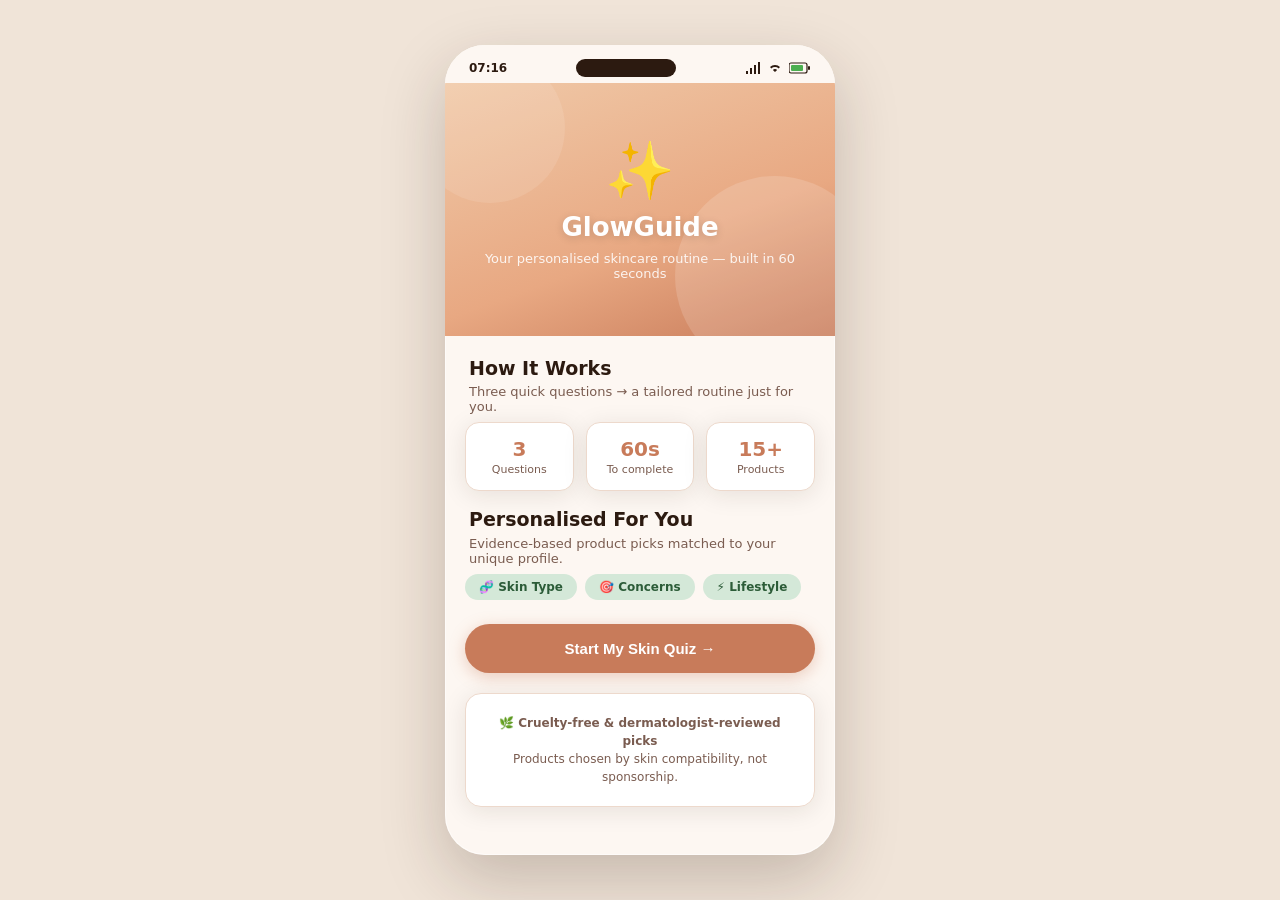
==== app/index.html @ 3425c554 "Add files via upload" ====
<!DOCTYPE html>
<html lang="en">
<head>
  <meta charset="UTF-8" />
  <meta name="viewport" content="width=device-width, initial-scale=1.0" />
  <title>GlowGuide — Personalised Skincare Recommender</title>
  <link rel="stylesheet" href="style.css" />
  <link rel="icon" href="data:image/svg+xml,<svg xmlns='http://www.w3.org/2000/svg' viewBox='0 0 100 100'><text y='.9em' font-size='90'>✨</text></svg>" />
</head>
<body>
  <div class="phone" id="app">
    <!-- Status Bar -->
    <div class="status-bar">
      <span id="clock">9:41</span>
      <div class="notch"></div>
      <div class="status-right">
        <svg width="16" height="12" viewBox="0 0 16 12"><path d="M1 9h2v3H1zM5 6h2v6H5zM9 3h2v9H9zM13 0h2v12h-2z" fill="currentColor"/></svg>
        <svg width="16" height="12" viewBox="0 0 16 12"><path d="M8 3a7 7 0 00-5 2l1.4 1.4A5 5 0 018 5a5 5 0 013.6 1.4L13 5a7 7 0 00-5-2zm0 4a3 3 0 00-2.1.9L8 10l2.1-2.1A3 3 0 008 7z" fill="currentColor"/></svg>
        <svg width="22" height="12" viewBox="0 0 22 12"><rect x="0" y="1" width="18" height="10" rx="2" stroke="currentColor" fill="none" stroke-width="1.2"/><rect x="19" y="4" width="2" height="4" rx="1" fill="currentColor"/><rect x="2" y="3" width="12" height="6" rx="1" fill="#4CAF50"/></svg>
      </div>
    </div>

    <!-- All screens rendered here by JS -->
    <div class="screen" id="screen"></div>
  </div>

  <script src="data.js"></script>
  <script src="app.js"></script>
</body>
</html>
---- app/style.css ----
/* ══════════════════════════════════════════════════════════════
   GlowGuide — Working App Styles
   ══════════════════════════════════════════════════════════════ */

*, *::before, *::after { box-sizing: border-box; margin: 0; padding: 0; }

:root {
  --bg:         #FDF7F2;
  --surface:    #FFFFFF;
  --primary:    #C87B5A;
  --primary-dk: #A85F40;
  --accent:     #E8C9B8;
  --accent2:    #D4E8D8;
  --text:       #2C1A10;
  --muted:      #7A5C50;
  --border:     #EDD9CC;
  --radius:     16px;
  --shadow:     0 4px 24px rgba(44,26,16,0.10);
}

body {
  font-family: 'Segoe UI', system-ui, -apple-system, sans-serif;
  background: #F0E4D8;
  min-height: 100vh;
  display: flex;
  align-items: center;
  justify-content: center;
  padding: 24px 16px;
}

/* ── Phone Shell ──────────────────────────────────────────────── */
.phone {
  width: 390px;
  min-height: 780px;
  max-height: 90vh;
  background: var(--bg);
  border-radius: 40px;
  box-shadow: 0 24px 64px rgba(44,26,16,0.22), inset 0 0 0 1px rgba(255,255,255,0.6);
  overflow: hidden;
  display: flex;
  flex-direction: column;
  position: relative;
}

/* ── Status Bar ───────────────────────────────────────────────── */
.status-bar {
  display: flex;
  justify-content: space-between;
  align-items: center;
  padding: 14px 24px 6px;
  font-size: 12px;
  font-weight: 600;
  color: var(--text);
  background: var(--bg);
  flex-shrink: 0;
}
.status-bar .notch {
  width: 100px; height: 18px;
  background: var(--text); border-radius: 20px;
}
.status-right { display: flex; gap: 6px; align-items: center; }

/* ── Screen Container ─────────────────────────────────────────── */
.screen {
  flex: 1;
  display: flex;
  flex-direction: column;
  overflow-y: auto;
  padding: 0 0 32px;
  scroll-behavior: smooth;
}

/* ── Transitions ──────────────────────────────────────────────── */
.screen.fade-out { opacity: 0; transition: opacity 0.18s ease; }
.screen.fade-in  { opacity: 1; transition: opacity 0.18s ease; }

/* ── Top Nav / Back ───────────────────────────────────────────── */
.top-nav {
  display: flex; align-items: center;
  padding: 12px 24px; gap: 12px;
  background: var(--bg);
  position: sticky; top: 0; z-index: 5;
}
.back-btn {
  width: 36px; height: 36px;
  border-radius: 50%;
  background: var(--surface);
  display: flex; align-items: center; justify-content: center;
  color: var(--text); font-size: 16px;
  box-shadow: 0 2px 8px rgba(44,26,16,0.08);
  border: 1px solid var(--border);
  cursor: pointer;
  transition: background 0.2s;
}
.back-btn:hover { background: var(--accent); }
.nav-title { font-size: 15px; font-weight: 600; color: var(--text); }

/* ── Hero Section (Home) ──────────────────────────────────────── */
.hero {
  position: relative;
  height: 280px;
  background: linear-gradient(160deg, #F0C9A8 0%, #E8A882 60%, #C87B5A 100%);
  display: flex; flex-direction: column;
  align-items: center; justify-content: center;
  gap: 8px; overflow: hidden;
}
.hero::before {
  content: ''; position: absolute;
  bottom: -40px; right: -40px;
  width: 200px; height: 200px;
  border-radius: 50%;
  background: rgba(255,255,255,0.15);
}
.hero::after {
  content: ''; position: absolute;
  top: -30px; left: -30px;
  width: 150px; height: 150px;
  border-radius: 50%;
  background: rgba(255,255,255,0.10);
}
.hero-icon { font-size: 56px; z-index: 1; }
.hero h1 {
  font-size: 26px; font-weight: 700;
  color: #fff; text-shadow: 0 2px 8px rgba(0,0,0,0.15);
  z-index: 1; text-align: center; line-height: 1.2;
  padding: 0 24px;
}
.hero p {
  font-size: 13px; color: rgba(255,255,255,0.88);
  z-index: 1; text-align: center; padding: 0 32px;
}

/* ── Section Header ───────────────────────────────────────────── */
.section-hd { padding: 20px 24px 8px; }
.section-hd h2 { font-size: 19px; font-weight: 700; color: var(--text); line-height: 1.3; }
.section-hd p  { font-size: 13px; color: var(--muted); margin-top: 4px; }

/* ── Chip Row (Home) ──────────────────────────────────────────── */
.chip-row { display: flex; gap: 8px; flex-wrap: wrap; padding: 0 20px 4px; }
.chip {
  background: var(--accent2); color: #2C5C38;
  border-radius: 50px; padding: 6px 14px;
  font-size: 12px; font-weight: 600;
}

/* ── Stats Row (Home) ─────────────────────────────────────────── */
.stats-row { display: flex; gap: 12px; padding: 0 20px; }
.stat-box {
  flex: 1; background: var(--surface);
  border-radius: 14px; padding: 14px 12px;
  text-align: center;
  border: 1px solid var(--border);
  box-shadow: var(--shadow);
}
.stat-box .num { font-size: 20px; font-weight: 800; color: var(--primary); }
.stat-box .lbl { font-size: 11px; color: var(--muted); margin-top: 2px; }

/* ── Cards ────────────────────────────────────────────────────── */
.card {
  background: var(--surface);
  border-radius: var(--radius);
  padding: 20px;
  margin: 0 20px 16px;
  box-shadow: var(--shadow);
  border: 1px solid var(--border);
}

/* ── Buttons ──────────────────────────────────────────────────── */
.btn {
  display: block; width: 100%;
  padding: 16px;
  border-radius: 50px;
  font-size: 15px; font-weight: 600;
  text-align: center;
  cursor: pointer; border: none;
  transition: all 0.15s ease;
  text-decoration: none;
}
.btn-primary {
  background: var(--primary); color: #fff;
  box-shadow: 0 4px 16px rgba(200,123,90,0.35);
}
.btn-primary:hover {
  background: var(--primary-dk);
  box-shadow: 0 6px 20px rgba(200,123,90,0.45);
  transform: translateY(-1px);
}
.btn-outline {
  background: transparent; color: var(--primary);
  border: 2px solid var(--accent);
}
.btn-outline:hover { background: var(--accent); }
.btn-cta-wrap { padding: 0 20px; margin-top: 8px; }

/* ── Quiz Progress ────────────────────────────────────────────── */
.progress-wrap { padding: 4px 24px 0; }
.progress-label {
  display: flex; justify-content: space-between;
  font-size: 12px; color: var(--muted); margin-bottom: 6px;
}
.progress-bar {
  height: 6px; border-radius: 10px;
  background: var(--border); overflow: hidden;
}
.progress-fill {
  height: 100%; border-radius: 10px;
  background: linear-gradient(90deg, var(--primary), #E8A882);
  transition: width 0.4s ease;
}

/* ── Option List (Quiz) ───────────────────────────────────────── */
.option-list { display: flex; flex-direction: column; gap: 10px; padding: 0 20px; }
.option {
  background: var(--surface);
  border: 2px solid var(--border);
  border-radius: var(--radius);
  padding: 14px 16px;
  display: flex; align-items: center; gap: 14px;
  cursor: pointer;
  transition: all 0.15s ease;
  color: var(--text);
}
.option:hover, .option.selected {
  border-color: var(--primary);
  background: #FEF3EC;
  box-shadow: 0 2px 12px rgba(200,123,90,0.12);
}
.option-icon {
  width: 42px; height: 42px;
  border-radius: 12px;
  background: var(--accent);
  display: flex; align-items: center; justify-content: center;
  font-size: 20px; flex-shrink: 0;
}
.option-text h3 { font-size: 14px; font-weight: 600; color: var(--text); }
.option-text p  { font-size: 12px; color: var(--muted); margin-top: 2px; }
.option-check {
  margin-left: auto;
  width: 22px; height: 22px;
  border-radius: 50%;
  border: 2px solid var(--border);
  flex-shrink: 0;
  transition: all 0.2s;
}
.option.selected .option-check {
  border-color: var(--primary);
  background: var(--primary);
  box-shadow: inset 0 0 0 3px #fff;
}

/* ── Result Summary Banner ────────────────────────────────────── */
.result-banner {
  background: linear-gradient(160deg, #F0C9A8 0%, #C87B5A 100%);
  padding: 24px 24px 20px;
  color: #fff;
}
.result-banner h2 {
  font-size: 20px; font-weight: 700;
  margin-bottom: 4px;
}
.result-banner p { font-size: 13px; opacity: 0.88; }
.result-profile {
  display: flex; gap: 10px; flex-wrap: wrap;
  margin-top: 12px;
}
.profile-chip {
  background: rgba(255,255,255,0.22);
  border-radius: 50px;
  padding: 4px 12px;
  font-size: 11px; font-weight: 600;
  color: #fff;
}

/* ── Step Label ───────────────────────────────────────────────── */
.step-label {
  font-size: 11px; font-weight: 700;
  text-transform: uppercase; letter-spacing: 0.06em;
  color: var(--muted); padding: 18px 24px 4px;
}

/* ── Product Cards ────────────────────────────────────────────── */
.product-card {
  background: var(--surface);
  border-radius: var(--radius);
  padding: 16px; margin: 0 20px 14px;
  box-shadow: var(--shadow);
  border: 1px solid var(--border);
  display: flex; gap: 14px; align-items: flex-start;
  cursor: pointer;
  transition: transform 0.15s;
}
.product-card:hover { transform: translateX(3px); }
.product-card:hover .product-img { transform: scale(1.05); }
.product-img {
  width: 70px; height: 70px;
  border-radius: 12px;
  display: flex; align-items: center; justify-content: center;
  font-size: 32px; flex-shrink: 0;
  transition: transform 0.2s;
}
.product-img.pink   { background: #FDEAEA; }
.product-img.green  { background: #E2F0E4; }
.product-img.blue   { background: #E4EEF8; }
.product-img.yellow { background: #FEF7E2; }

.product-info { flex: 1; min-width: 0; }
.product-tag {
  display: inline-block;
  background: var(--accent2); color: #2C5C38;
  border-radius: 50px; padding: 2px 10px;
  font-size: 10px; font-weight: 600;
  margin-bottom: 4px;
}
.product-info h3 { font-size: 14px; font-weight: 700; color: var(--text); }
.product-info .brand { font-size: 12px; color: var(--muted); margin-top: 1px; }
.product-info .desc  { font-size: 11px; color: var(--muted); margin-top: 4px; line-height: 1.4; }
.product-arrow {
  font-size: 18px; color: var(--muted); align-self: center; flex-shrink: 0;
}

/* ── Product Detail Page ──────────────────────────────────────── */
.product-hero {
  height: 220px;
  display: flex; align-items: center; justify-content: center;
  font-size: 100px;
}
.product-hero.pink   { background: linear-gradient(135deg, #FDE8D8, #F5C4A0); }
.product-hero.green  { background: linear-gradient(135deg, #DFF0E3, #B3D9B9); }
.product-hero.blue   { background: linear-gradient(135deg, #DEE8F5, #B0C8E8); }
.product-hero.yellow { background: linear-gradient(135deg, #FEF5DF, #F5DCA0); }

.badge-row { display: flex; gap: 8px; flex-wrap: wrap; padding: 0 20px 4px; }
.badge { padding: 4px 12px; border-radius: 50px; font-size: 11px; font-weight: 600; }
.badge-green  { background: var(--accent2); color: #2C5C38; }
.badge-orange { background: #FEF0E6; color: #A85F40; }

.ingredient-tags { display: flex; gap: 8px; flex-wrap: wrap; padding: 0 20px 4px; }
.ing-tag {
  background: #FDF0E8; border: 1px solid var(--border);
  border-radius: 8px; padding: 6px 12px;
  font-size: 12px; color: var(--text);
}

/* ── Label / Body text ────────────────────────────────────────── */
.label {
  font-size: 11px; font-weight: 700;
  text-transform: uppercase; letter-spacing: 0.06em;
  color: var(--muted); padding: 12px 24px 4px;
}
.body-text {
  font-size: 13px; color: var(--muted);
  line-height: 1.6; padding: 0 24px;
}

/* ── Rating ───────────────────────────────────────────────────── */
.rating { display: flex; align-items: center; gap: 6px; padding: 0 24px; }
.stars { color: #F5A623; font-size: 14px; }
.rating-num { font-size: 13px; font-weight: 700; color: var(--text); }
.rating-count { font-size: 12px; color: var(--muted); }

/* ── Divider ──────────────────────────────────────────────────── */
.divider { height: 1px; background: var(--border); margin: 8px 20px; }

/* ── Routine Schedule Table (Full routine) ────────────────────── */
.schedule-table {
  margin: 0 20px 16px;
  border-radius: var(--radius);
  overflow: hidden;
  border: 1px solid var(--border);
}
.schedule-table table {
  width: 100%;
  border-collapse: collapse;
  font-size: 12px;
}
.schedule-table th {
  background: var(--primary);
  color: #fff;
  padding: 8px 12px;
  text-align: left;
  font-weight: 600;
}
.schedule-table td {
  padding: 8px 12px;
  border-top: 1px solid var(--border);
  color: var(--text);
}
.schedule-table tr:nth-child(even) td { background: #FDF7F2; }

/* ── AM/PM Toggle ─────────────────────────────────────────────── */
.timing-tabs {
  display: flex; gap: 0; margin: 0 20px 12px;
  border-radius: 50px; overflow: hidden;
  border: 2px solid var(--primary);
}
.timing-tab {
  flex: 1; padding: 10px;
  text-align: center;
  font-size: 13px; font-weight: 600;
  cursor: pointer;
  transition: all 0.2s;
  color: var(--primary);
  background: transparent;
  border: none;
}
.timing-tab.active {
  background: var(--primary);
  color: #fff;
}

/* ── Scrollbar ────────────────────────────────────────────────── */
.screen::-webkit-scrollbar { width: 4px; }
.screen::-webkit-scrollbar-track { background: transparent; }
.screen::-webkit-scrollbar-thumb { background: var(--border); border-radius: 4px; }

/* ── Responsive ───────────────────────────────────────────────── */
@media (max-width: 420px) {
  .phone { width: 100%; min-height: 100vh; border-radius: 0; }
}
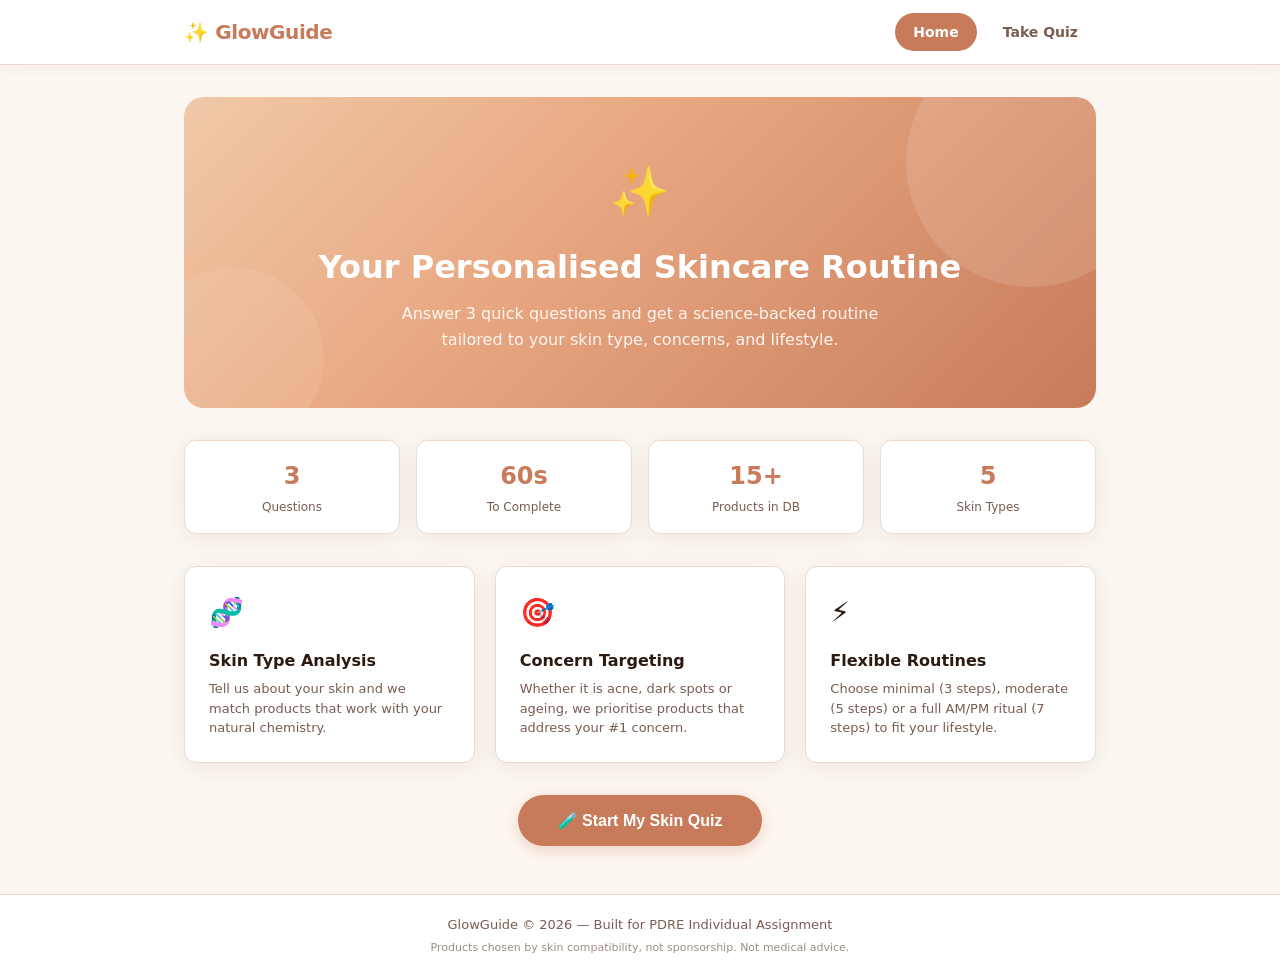
==== commit 3b962a42: "Add files via upload" ====
--- a/app/index.html
+++ b/app/index.html
@@ -3,26 +3,33 @@
 <head>
   <meta charset="UTF-8" />
   <meta name="viewport" content="width=device-width, initial-scale=1.0" />
-  <title>GlowGuide — Personalised Skincare Recommender</title>
+  <title>GlowGuide &mdash; Personalised Skincare Recommender</title>
   <link rel="stylesheet" href="style.css" />
-  <link rel="icon" href="data:image/svg+xml,<svg xmlns='http://www.w3.org/2000/svg' viewBox='0 0 100 100'><text y='.9em' font-size='90'>✨</text></svg>" />
+  <link rel="icon" href="data:image/svg+xml,<svg xmlns='http://www.w3.org/2000/svg' viewBox='0 0 100 100'><text y='.9em' font-size='90'>&#x2728;</text></svg>" />
 </head>
 <body>
-  <div class="phone" id="app">
-    <!-- Status Bar -->
-    <div class="status-bar">
-      <span id="clock">9:41</span>
-      <div class="notch"></div>
-      <div class="status-right">
-        <svg width="16" height="12" viewBox="0 0 16 12"><path d="M1 9h2v3H1zM5 6h2v6H5zM9 3h2v9H9zM13 0h2v12h-2z" fill="currentColor"/></svg>
-        <svg width="16" height="12" viewBox="0 0 16 12"><path d="M8 3a7 7 0 00-5 2l1.4 1.4A5 5 0 018 5a5 5 0 013.6 1.4L13 5a7 7 0 00-5-2zm0 4a3 3 0 00-2.1.9L8 10l2.1-2.1A3 3 0 008 7z" fill="currentColor"/></svg>
-        <svg width="22" height="12" viewBox="0 0 22 12"><rect x="0" y="1" width="18" height="10" rx="2" stroke="currentColor" fill="none" stroke-width="1.2"/><rect x="19" y="4" width="2" height="4" rx="1" fill="currentColor"/><rect x="2" y="3" width="12" height="6" rx="1" fill="#4CAF50"/></svg>
-      </div>
+
+  <!-- ── Persistent Header / Navbar ── -->
+  <header class="navbar">
+    <div class="nav-inner">
+      <a href="#" class="logo" id="logoLink">&#x2728; GlowGuide</a>
+      <nav class="nav-links" id="navLinks">
+        <a href="#" class="nav-link active" data-screen="home">Home</a>
+        <a href="#" class="nav-link" data-screen="quiz">Take Quiz</a>
+      </nav>
     </div>
+  </header>
 
-    <!-- All screens rendered here by JS -->
-    <div class="screen" id="screen"></div>
-  </div>
+  <!-- ── Main Content Area ── -->
+  <main class="container" id="screen">
+    <!-- Screens rendered here by JS -->
+  </main>
+
+  <!-- ── Footer ── -->
+  <footer class="site-footer">
+    <p>GlowGuide &copy; 2026 &mdash; Built for PDRE Individual Assignment</p>
+    <p class="footer-sub">Products chosen by skin compatibility, not sponsorship. Not medical advice.</p>
+  </footer>
 
   <script src="data.js"></script>
   <script src="app.js"></script>
--- a/app/style.css
+++ b/app/style.css
@@ -1,6 +1,7 @@
-/* ══════════════════════════════════════════════════════════════
-   GlowGuide — Working App Styles
-   ══════════════════════════════════════════════════════════════ */
+/* ================================================================
+   GlowGuide — Web Application Styles
+   A proper responsive web app (not a phone simulator)
+   ================================================================ */
 
 *, *::before, *::after { box-sizing: border-box; margin: 0; padding: 0; }
 
@@ -9,180 +10,208 @@
   --surface:    #FFFFFF;
   --primary:    #C87B5A;
   --primary-dk: #A85F40;
+  --primary-lt: #F5E0D4;
   --accent:     #E8C9B8;
   --accent2:    #D4E8D8;
   --text:       #2C1A10;
   --muted:      #7A5C50;
   --border:     #EDD9CC;
-  --radius:     16px;
-  --shadow:     0 4px 24px rgba(44,26,16,0.10);
+  --radius:     12px;
+  --radius-lg:  20px;
+  --shadow:     0 4px 24px rgba(44,26,16,0.08);
+  --shadow-lg:  0 12px 48px rgba(44,26,16,0.12);
+  --max-w:      960px;
 }
 
 body {
   font-family: 'Segoe UI', system-ui, -apple-system, sans-serif;
-  background: #F0E4D8;
+  background: var(--bg);
+  color: var(--text);
   min-height: 100vh;
   display: flex;
+  flex-direction: column;
+  line-height: 1.6;
+}
+
+/* ================================================================
+   NAVBAR
+   ================================================================ */
+.navbar {
+  background: var(--surface);
+  border-bottom: 1px solid var(--border);
+  position: sticky;
+  top: 0;
+  z-index: 100;
+  box-shadow: 0 2px 12px rgba(44,26,16,0.06);
+}
+.nav-inner {
+  max-width: var(--max-w);
+  margin: 0 auto;
+  padding: 0 24px;
+  height: 64px;
+  display: flex;
   align-items: center;
-  justify-content: center;
-  padding: 24px 16px;
-}
-
-/* ── Phone Shell ──────────────────────────────────────────────── */
-.phone {
-  width: 390px;
-  min-height: 780px;
-  max-height: 90vh;
-  background: var(--bg);
-  border-radius: 40px;
-  box-shadow: 0 24px 64px rgba(44,26,16,0.22), inset 0 0 0 1px rgba(255,255,255,0.6);
+  justify-content: space-between;
+}
+.logo {
+  font-size: 20px;
+  font-weight: 800;
+  color: var(--primary);
+  text-decoration: none;
+  letter-spacing: -0.02em;
+}
+.logo:hover { color: var(--primary-dk); }
+.nav-links { display: flex; gap: 8px; }
+.nav-link {
+  padding: 8px 18px;
+  border-radius: 50px;
+  font-size: 14px;
+  font-weight: 600;
+  color: var(--muted);
+  text-decoration: none;
+  transition: all 0.15s;
+}
+.nav-link:hover { background: var(--primary-lt); color: var(--primary-dk); }
+.nav-link.active {
+  background: var(--primary);
+  color: #fff;
+}
+
+/* ================================================================
+   MAIN CONTAINER
+   ================================================================ */
+.container {
+  flex: 1;
+  max-width: var(--max-w);
+  margin: 0 auto;
+  padding: 32px 24px 48px;
+  width: 100%;
+  min-height: calc(100vh - 64px - 80px);
+}
+
+/* ── Transitions ── */
+.container.fade-out { opacity: 0; transition: opacity 0.15s ease; }
+.container.fade-in  { opacity: 1; transition: opacity 0.15s ease; }
+
+/* ================================================================
+   FOOTER
+   ================================================================ */
+.site-footer {
+  background: var(--surface);
+  border-top: 1px solid var(--border);
+  text-align: center;
+  padding: 20px 24px;
+  font-size: 13px;
+  color: var(--muted);
+}
+.footer-sub { font-size: 11px; margin-top: 4px; opacity: 0.7; }
+
+/* ================================================================
+   HOME SCREEN
+   ================================================================ */
+.hero-banner {
+  background: linear-gradient(135deg, #F0C9A8 0%, #E8A882 40%, #C87B5A 100%);
+  border-radius: var(--radius-lg);
+  padding: 56px 40px;
+  text-align: center;
+  position: relative;
   overflow: hidden;
-  display: flex;
-  flex-direction: column;
-  position: relative;
-}
-
-/* ── Status Bar ───────────────────────────────────────────────── */
-.status-bar {
-  display: flex;
-  justify-content: space-between;
-  align-items: center;
-  padding: 14px 24px 6px;
-  font-size: 12px;
+  margin-bottom: 32px;
+}
+.hero-banner::before {
+  content: '';
+  position: absolute;
+  top: -60px; right: -60px;
+  width: 250px; height: 250px;
+  border-radius: 50%;
+  background: rgba(255,255,255,0.12);
+}
+.hero-banner::after {
+  content: '';
+  position: absolute;
+  bottom: -40px; left: -40px;
+  width: 180px; height: 180px;
+  border-radius: 50%;
+  background: rgba(255,255,255,0.08);
+}
+.hero-banner .hero-icon { font-size: 48px; margin-bottom: 12px; position: relative; z-index: 1; }
+.hero-banner h1 {
+  font-size: 32px; font-weight: 800;
+  color: #fff; position: relative; z-index: 1;
+  margin-bottom: 8px;
+}
+.hero-banner p {
+  font-size: 16px; color: rgba(255,255,255,0.9);
+  position: relative; z-index: 1;
+  max-width: 500px; margin: 0 auto;
+}
+
+/* ── Features Grid ── */
+.features-grid {
+  display: grid;
+  grid-template-columns: repeat(auto-fit, minmax(260px, 1fr));
+  gap: 20px;
+  margin-bottom: 32px;
+}
+.feature-card {
+  background: var(--surface);
+  border: 1px solid var(--border);
+  border-radius: var(--radius);
+  padding: 24px;
+  box-shadow: var(--shadow);
+  transition: transform 0.15s, box-shadow 0.15s;
+}
+.feature-card:hover {
+  transform: translateY(-2px);
+  box-shadow: var(--shadow-lg);
+}
+.feature-card .icon { font-size: 28px; margin-bottom: 12px; }
+.feature-card h3 { font-size: 16px; font-weight: 700; margin-bottom: 6px; color: var(--text); }
+.feature-card p { font-size: 13px; color: var(--muted); line-height: 1.5; }
+
+/* ── Stats ── */
+.stats-strip {
+  display: flex; gap: 16px;
+  margin-bottom: 32px;
+  flex-wrap: wrap;
+}
+.stat-pill {
+  flex: 1; min-width: 120px;
+  background: var(--surface);
+  border: 1px solid var(--border);
+  border-radius: var(--radius);
+  padding: 16px;
+  text-align: center;
+  box-shadow: var(--shadow);
+}
+.stat-pill .num { font-size: 24px; font-weight: 800; color: var(--primary); }
+.stat-pill .lbl { font-size: 12px; color: var(--muted); margin-top: 2px; }
+
+/* ── CTA Button ── */
+.cta-section { text-align: center; margin-top: 8px; }
+
+/* ================================================================
+   BUTTONS
+   ================================================================ */
+.btn {
+  display: inline-block;
+  padding: 14px 32px;
+  border-radius: 50px;
+  font-size: 15px;
   font-weight: 600;
-  color: var(--text);
-  background: var(--bg);
-  flex-shrink: 0;
-}
-.status-bar .notch {
-  width: 100px; height: 18px;
-  background: var(--text); border-radius: 20px;
-}
-.status-right { display: flex; gap: 6px; align-items: center; }
-
-/* ── Screen Container ─────────────────────────────────────────── */
-.screen {
-  flex: 1;
-  display: flex;
-  flex-direction: column;
-  overflow-y: auto;
-  padding: 0 0 32px;
-  scroll-behavior: smooth;
-}
-
-/* ── Transitions ──────────────────────────────────────────────── */
-.screen.fade-out { opacity: 0; transition: opacity 0.18s ease; }
-.screen.fade-in  { opacity: 1; transition: opacity 0.18s ease; }
-
-/* ── Top Nav / Back ───────────────────────────────────────────── */
-.top-nav {
-  display: flex; align-items: center;
-  padding: 12px 24px; gap: 12px;
-  background: var(--bg);
-  position: sticky; top: 0; z-index: 5;
-}
-.back-btn {
-  width: 36px; height: 36px;
-  border-radius: 50%;
-  background: var(--surface);
-  display: flex; align-items: center; justify-content: center;
-  color: var(--text); font-size: 16px;
-  box-shadow: 0 2px 8px rgba(44,26,16,0.08);
-  border: 1px solid var(--border);
+  text-align: center;
   cursor: pointer;
-  transition: background 0.2s;
-}
-.back-btn:hover { background: var(--accent); }
-.nav-title { font-size: 15px; font-weight: 600; color: var(--text); }
-
-/* ── Hero Section (Home) ──────────────────────────────────────── */
-.hero {
-  position: relative;
-  height: 280px;
-  background: linear-gradient(160deg, #F0C9A8 0%, #E8A882 60%, #C87B5A 100%);
-  display: flex; flex-direction: column;
-  align-items: center; justify-content: center;
-  gap: 8px; overflow: hidden;
-}
-.hero::before {
-  content: ''; position: absolute;
-  bottom: -40px; right: -40px;
-  width: 200px; height: 200px;
-  border-radius: 50%;
-  background: rgba(255,255,255,0.15);
-}
-.hero::after {
-  content: ''; position: absolute;
-  top: -30px; left: -30px;
-  width: 150px; height: 150px;
-  border-radius: 50%;
-  background: rgba(255,255,255,0.10);
-}
-.hero-icon { font-size: 56px; z-index: 1; }
-.hero h1 {
-  font-size: 26px; font-weight: 700;
-  color: #fff; text-shadow: 0 2px 8px rgba(0,0,0,0.15);
-  z-index: 1; text-align: center; line-height: 1.2;
-  padding: 0 24px;
-}
-.hero p {
-  font-size: 13px; color: rgba(255,255,255,0.88);
-  z-index: 1; text-align: center; padding: 0 32px;
-}
-
-/* ── Section Header ───────────────────────────────────────────── */
-.section-hd { padding: 20px 24px 8px; }
-.section-hd h2 { font-size: 19px; font-weight: 700; color: var(--text); line-height: 1.3; }
-.section-hd p  { font-size: 13px; color: var(--muted); margin-top: 4px; }
-
-/* ── Chip Row (Home) ──────────────────────────────────────────── */
-.chip-row { display: flex; gap: 8px; flex-wrap: wrap; padding: 0 20px 4px; }
-.chip {
-  background: var(--accent2); color: #2C5C38;
-  border-radius: 50px; padding: 6px 14px;
-  font-size: 12px; font-weight: 600;
-}
-
-/* ── Stats Row (Home) ─────────────────────────────────────────── */
-.stats-row { display: flex; gap: 12px; padding: 0 20px; }
-.stat-box {
-  flex: 1; background: var(--surface);
-  border-radius: 14px; padding: 14px 12px;
-  text-align: center;
-  border: 1px solid var(--border);
-  box-shadow: var(--shadow);
-}
-.stat-box .num { font-size: 20px; font-weight: 800; color: var(--primary); }
-.stat-box .lbl { font-size: 11px; color: var(--muted); margin-top: 2px; }
-
-/* ── Cards ────────────────────────────────────────────────────── */
-.card {
-  background: var(--surface);
-  border-radius: var(--radius);
-  padding: 20px;
-  margin: 0 20px 16px;
-  box-shadow: var(--shadow);
-  border: 1px solid var(--border);
-}
-
-/* ── Buttons ──────────────────────────────────────────────────── */
-.btn {
-  display: block; width: 100%;
-  padding: 16px;
-  border-radius: 50px;
-  font-size: 15px; font-weight: 600;
-  text-align: center;
-  cursor: pointer; border: none;
+  border: none;
   transition: all 0.15s ease;
   text-decoration: none;
 }
 .btn-primary {
   background: var(--primary); color: #fff;
-  box-shadow: 0 4px 16px rgba(200,123,90,0.35);
+  box-shadow: 0 4px 16px rgba(200,123,90,0.3);
 }
 .btn-primary:hover {
   background: var(--primary-dk);
-  box-shadow: 0 6px 20px rgba(200,123,90,0.45);
+  box-shadow: 0 6px 20px rgba(200,123,90,0.4);
   transform: translateY(-1px);
 }
 .btn-outline {
@@ -190,53 +219,82 @@
   border: 2px solid var(--accent);
 }
 .btn-outline:hover { background: var(--accent); }
-.btn-cta-wrap { padding: 0 20px; margin-top: 8px; }
-
-/* ── Quiz Progress ────────────────────────────────────────────── */
-.progress-wrap { padding: 4px 24px 0; }
-.progress-label {
+.btn-lg { padding: 16px 40px; font-size: 16px; }
+.btn-block { display: block; width: 100%; }
+
+/* ================================================================
+   QUIZ SCREEN
+   ================================================================ */
+.quiz-header {
+  margin-bottom: 24px;
+}
+.quiz-header h2 { font-size: 24px; font-weight: 700; margin-bottom: 6px; }
+.quiz-header p { font-size: 14px; color: var(--muted); }
+
+/* ── Progress Bar ── */
+.progress-wrap { margin-bottom: 24px; }
+.progress-meta {
   display: flex; justify-content: space-between;
-  font-size: 12px; color: var(--muted); margin-bottom: 6px;
+  font-size: 13px; color: var(--muted); margin-bottom: 8px;
 }
 .progress-bar {
-  height: 6px; border-radius: 10px;
-  background: var(--border); overflow: hidden;
+  height: 8px;
+  border-radius: 10px;
+  background: var(--border);
+  overflow: hidden;
 }
 .progress-fill {
-  height: 100%; border-radius: 10px;
+  height: 100%;
+  border-radius: 10px;
   background: linear-gradient(90deg, var(--primary), #E8A882);
   transition: width 0.4s ease;
 }
 
-/* ── Option List (Quiz) ───────────────────────────────────────── */
-.option-list { display: flex; flex-direction: column; gap: 10px; padding: 0 20px; }
+/* ── Back link ── */
+.back-link {
+  display: inline-flex; align-items: center; gap: 6px;
+  font-size: 14px; color: var(--muted);
+  text-decoration: none;
+  margin-bottom: 16px;
+  padding: 6px 12px;
+  border-radius: 8px;
+  transition: all 0.15s;
+}
+.back-link:hover { background: var(--primary-lt); color: var(--primary-dk); }
+
+/* ── Options Grid ── */
+.option-grid {
+  display: grid;
+  grid-template-columns: repeat(auto-fill, minmax(280px, 1fr));
+  gap: 14px;
+  margin-bottom: 24px;
+}
 .option {
   background: var(--surface);
   border: 2px solid var(--border);
   border-radius: var(--radius);
-  padding: 14px 16px;
-  display: flex; align-items: center; gap: 14px;
+  padding: 18px 20px;
+  display: flex; align-items: center; gap: 16px;
   cursor: pointer;
   transition: all 0.15s ease;
-  color: var(--text);
 }
 .option:hover, .option.selected {
   border-color: var(--primary);
   background: #FEF3EC;
-  box-shadow: 0 2px 12px rgba(200,123,90,0.12);
+  box-shadow: 0 2px 12px rgba(200,123,90,0.1);
 }
 .option-icon {
-  width: 42px; height: 42px;
+  width: 48px; height: 48px;
   border-radius: 12px;
   background: var(--accent);
   display: flex; align-items: center; justify-content: center;
-  font-size: 20px; flex-shrink: 0;
-}
-.option-text h3 { font-size: 14px; font-weight: 600; color: var(--text); }
-.option-text p  { font-size: 12px; color: var(--muted); margin-top: 2px; }
+  font-size: 22px; flex-shrink: 0;
+}
+.option-text { flex: 1; }
+.option-text h3 { font-size: 15px; font-weight: 600; color: var(--text); }
+.option-text p  { font-size: 13px; color: var(--muted); margin-top: 3px; }
 .option-check {
-  margin-left: auto;
-  width: 22px; height: 22px;
+  width: 24px; height: 24px;
   border-radius: 50%;
   border: 2px solid var(--border);
   flex-shrink: 0;
@@ -248,55 +306,64 @@
   box-shadow: inset 0 0 0 3px #fff;
 }
 
-/* ── Result Summary Banner ────────────────────────────────────── */
-.result-banner {
-  background: linear-gradient(160deg, #F0C9A8 0%, #C87B5A 100%);
-  padding: 24px 24px 20px;
+.quiz-actions { text-align: right; margin-top: 8px; }
+
+/* ================================================================
+   RESULTS SCREEN
+   ================================================================ */
+.results-banner {
+  background: linear-gradient(135deg, #F0C9A8 0%, #C87B5A 100%);
+  border-radius: var(--radius-lg);
+  padding: 32px;
   color: #fff;
-}
-.result-banner h2 {
-  font-size: 20px; font-weight: 700;
-  margin-bottom: 4px;
-}
-.result-banner p { font-size: 13px; opacity: 0.88; }
-.result-profile {
+  margin-bottom: 28px;
+}
+.results-banner h2 { font-size: 24px; font-weight: 700; margin-bottom: 6px; }
+.results-banner p { font-size: 14px; opacity: 0.9; }
+.profile-chips {
   display: flex; gap: 10px; flex-wrap: wrap;
-  margin-top: 12px;
+  margin-top: 14px;
 }
 .profile-chip {
-  background: rgba(255,255,255,0.22);
+  background: rgba(255,255,255,0.2);
   border-radius: 50px;
-  padding: 4px 12px;
-  font-size: 11px; font-weight: 600;
-  color: #fff;
-}
-
-/* ── Step Label ───────────────────────────────────────────────── */
-.step-label {
+  padding: 5px 14px;
+  font-size: 12px; font-weight: 600;
+}
+
+/* ── Product List ── */
+.products-section { margin-bottom: 24px; }
+.products-section h3 {
   font-size: 11px; font-weight: 700;
   text-transform: uppercase; letter-spacing: 0.06em;
-  color: var(--muted); padding: 18px 24px 4px;
-}
-
-/* ── Product Cards ────────────────────────────────────────────── */
+  color: var(--muted);
+  margin-bottom: 12px;
+  padding-left: 4px;
+}
+.product-grid {
+  display: grid;
+  grid-template-columns: repeat(auto-fill, minmax(300px, 1fr));
+  gap: 16px;
+}
 .product-card {
   background: var(--surface);
   border-radius: var(--radius);
-  padding: 16px; margin: 0 20px 14px;
+  padding: 20px;
   box-shadow: var(--shadow);
   border: 1px solid var(--border);
-  display: flex; gap: 14px; align-items: flex-start;
+  display: flex; gap: 16px; align-items: flex-start;
   cursor: pointer;
-  transition: transform 0.15s;
-}
-.product-card:hover { transform: translateX(3px); }
-.product-card:hover .product-img { transform: scale(1.05); }
+  transition: transform 0.15s, box-shadow 0.15s;
+}
+.product-card:hover {
+  transform: translateY(-2px);
+  box-shadow: var(--shadow-lg);
+}
 .product-img {
-  width: 70px; height: 70px;
+  width: 64px; height: 64px;
   border-radius: 12px;
   display: flex; align-items: center; justify-content: center;
-  font-size: 32px; flex-shrink: 0;
-  transition: transform 0.2s;
+  font-size: 28px; flex-shrink: 0;
 }
 .product-img.pink   { background: #FDEAEA; }
 .product-img.green  { background: #E2F0E4; }
@@ -311,109 +378,99 @@
   font-size: 10px; font-weight: 600;
   margin-bottom: 4px;
 }
-.product-info h3 { font-size: 14px; font-weight: 700; color: var(--text); }
-.product-info .brand { font-size: 12px; color: var(--muted); margin-top: 1px; }
-.product-info .desc  { font-size: 11px; color: var(--muted); margin-top: 4px; line-height: 1.4; }
-.product-arrow {
-  font-size: 18px; color: var(--muted); align-self: center; flex-shrink: 0;
-}
-
-/* ── Product Detail Page ──────────────────────────────────────── */
-.product-hero {
-  height: 220px;
+.product-info h4 { font-size: 14px; font-weight: 700; color: var(--text); }
+.product-info .brand { font-size: 12px; color: var(--muted); margin-top: 2px; }
+.product-info .timing { font-size: 11px; color: var(--primary); margin-top: 4px; font-weight: 600; }
+
+/* ── Schedule Table ── */
+.schedule-section { margin-bottom: 28px; }
+.schedule-section h3 { font-size: 16px; font-weight: 700; margin-bottom: 12px; }
+.schedule-table {
+  width: 100%;
+  border-collapse: collapse;
+  border-radius: var(--radius);
+  overflow: hidden;
+  border: 1px solid var(--border);
+  font-size: 13px;
+}
+.schedule-table th {
+  background: var(--primary); color: #fff;
+  padding: 10px 16px; text-align: left; font-weight: 600;
+}
+.schedule-table td {
+  padding: 10px 16px;
+  border-top: 1px solid var(--border);
+}
+.schedule-table tr:nth-child(even) td { background: #FEFAF7; }
+
+/* ── Results Actions ── */
+.results-actions {
+  display: flex; gap: 12px; flex-wrap: wrap;
+  margin-top: 24px;
+}
+
+/* ================================================================
+   PRODUCT DETAIL SCREEN
+   ================================================================ */
+.detail-grid {
+  display: grid;
+  grid-template-columns: 1fr 1.5fr;
+  gap: 32px;
+  align-items: start;
+}
+@media (max-width: 700px) {
+  .detail-grid { grid-template-columns: 1fr; }
+}
+.detail-hero {
+  border-radius: var(--radius-lg);
+  height: 280px;
   display: flex; align-items: center; justify-content: center;
-  font-size: 100px;
-}
-.product-hero.pink   { background: linear-gradient(135deg, #FDE8D8, #F5C4A0); }
-.product-hero.green  { background: linear-gradient(135deg, #DFF0E3, #B3D9B9); }
-.product-hero.blue   { background: linear-gradient(135deg, #DEE8F5, #B0C8E8); }
-.product-hero.yellow { background: linear-gradient(135deg, #FEF5DF, #F5DCA0); }
-
-.badge-row { display: flex; gap: 8px; flex-wrap: wrap; padding: 0 20px 4px; }
+  font-size: 80px;
+}
+.detail-hero.pink   { background: linear-gradient(135deg, #FDE8D8, #F5C4A0); }
+.detail-hero.green  { background: linear-gradient(135deg, #DFF0E3, #B3D9B9); }
+.detail-hero.blue   { background: linear-gradient(135deg, #DEE8F5, #B0C8E8); }
+.detail-hero.yellow { background: linear-gradient(135deg, #FEF5DF, #F5DCA0); }
+
+.detail-content h2 { font-size: 22px; font-weight: 700; margin-bottom: 4px; }
+.detail-content .subtitle { font-size: 14px; color: var(--muted); margin-bottom: 16px; }
+
+.badge-row { display: flex; gap: 8px; flex-wrap: wrap; margin-bottom: 16px; }
 .badge { padding: 4px 12px; border-radius: 50px; font-size: 11px; font-weight: 600; }
 .badge-green  { background: var(--accent2); color: #2C5C38; }
 .badge-orange { background: #FEF0E6; color: #A85F40; }
 
-.ingredient-tags { display: flex; gap: 8px; flex-wrap: wrap; padding: 0 20px 4px; }
+.detail-section { margin-bottom: 20px; }
+.detail-section .label {
+  font-size: 11px; font-weight: 700;
+  text-transform: uppercase; letter-spacing: 0.06em;
+  color: var(--muted); margin-bottom: 8px;
+}
+.detail-section .body-text {
+  font-size: 14px; color: var(--text); line-height: 1.7;
+}
+
+.rating-row { display: flex; align-items: center; gap: 8px; margin-bottom: 16px; }
+.stars { color: #F5A623; font-size: 15px; }
+.rating-num { font-size: 14px; font-weight: 700; }
+.rating-count { font-size: 12px; color: var(--muted); }
+
+.ingredient-tags { display: flex; gap: 8px; flex-wrap: wrap; }
 .ing-tag {
   background: #FDF0E8; border: 1px solid var(--border);
-  border-radius: 8px; padding: 6px 12px;
+  border-radius: 8px; padding: 6px 14px;
   font-size: 12px; color: var(--text);
 }
 
-/* ── Label / Body text ────────────────────────────────────────── */
-.label {
-  font-size: 11px; font-weight: 700;
-  text-transform: uppercase; letter-spacing: 0.06em;
-  color: var(--muted); padding: 12px 24px 4px;
-}
-.body-text {
-  font-size: 13px; color: var(--muted);
-  line-height: 1.6; padding: 0 24px;
-}
-
-/* ── Rating ───────────────────────────────────────────────────── */
-.rating { display: flex; align-items: center; gap: 6px; padding: 0 24px; }
-.stars { color: #F5A623; font-size: 14px; }
-.rating-num { font-size: 13px; font-weight: 700; color: var(--text); }
-.rating-count { font-size: 12px; color: var(--muted); }
-
-/* ── Divider ──────────────────────────────────────────────────── */
-.divider { height: 1px; background: var(--border); margin: 8px 20px; }
-
-/* ── Routine Schedule Table (Full routine) ────────────────────── */
-.schedule-table {
-  margin: 0 20px 16px;
-  border-radius: var(--radius);
-  overflow: hidden;
-  border: 1px solid var(--border);
-}
-.schedule-table table {
-  width: 100%;
-  border-collapse: collapse;
-  font-size: 12px;
-}
-.schedule-table th {
-  background: var(--primary);
-  color: #fff;
-  padding: 8px 12px;
-  text-align: left;
-  font-weight: 600;
-}
-.schedule-table td {
-  padding: 8px 12px;
-  border-top: 1px solid var(--border);
-  color: var(--text);
-}
-.schedule-table tr:nth-child(even) td { background: #FDF7F2; }
-
-/* ── AM/PM Toggle ─────────────────────────────────────────────── */
-.timing-tabs {
-  display: flex; gap: 0; margin: 0 20px 12px;
-  border-radius: 50px; overflow: hidden;
-  border: 2px solid var(--primary);
-}
-.timing-tab {
-  flex: 1; padding: 10px;
-  text-align: center;
-  font-size: 13px; font-weight: 600;
-  cursor: pointer;
-  transition: all 0.2s;
-  color: var(--primary);
-  background: transparent;
-  border: none;
-}
-.timing-tab.active {
-  background: var(--primary);
-  color: #fff;
-}
-
-/* ── Scrollbar ────────────────────────────────────────────────── */
-.screen::-webkit-scrollbar { width: 4px; }
-.screen::-webkit-scrollbar-track { background: transparent; }
-.screen::-webkit-scrollbar-thumb { background: var(--border); border-radius: 4px; }
-
-/* ── Responsive ───────────────────────────────────────────────── */
-@media (max-width: 420px) {
-  .phone { width: 100%; min-height: 100vh; border-radius: 0; }
-}
+/* ================================================================
+   RESPONSIVE
+   ================================================================ */
+@media (max-width: 600px) {
+  .hero-banner { padding: 36px 20px; }
+  .hero-banner h1 { font-size: 24px; }
+  .nav-inner { padding: 0 16px; }
+  .container { padding: 20px 16px 32px; }
+  .option-grid { grid-template-columns: 1fr; }
+  .product-grid { grid-template-columns: 1fr; }
+  .features-grid { grid-template-columns: 1fr; }
+}
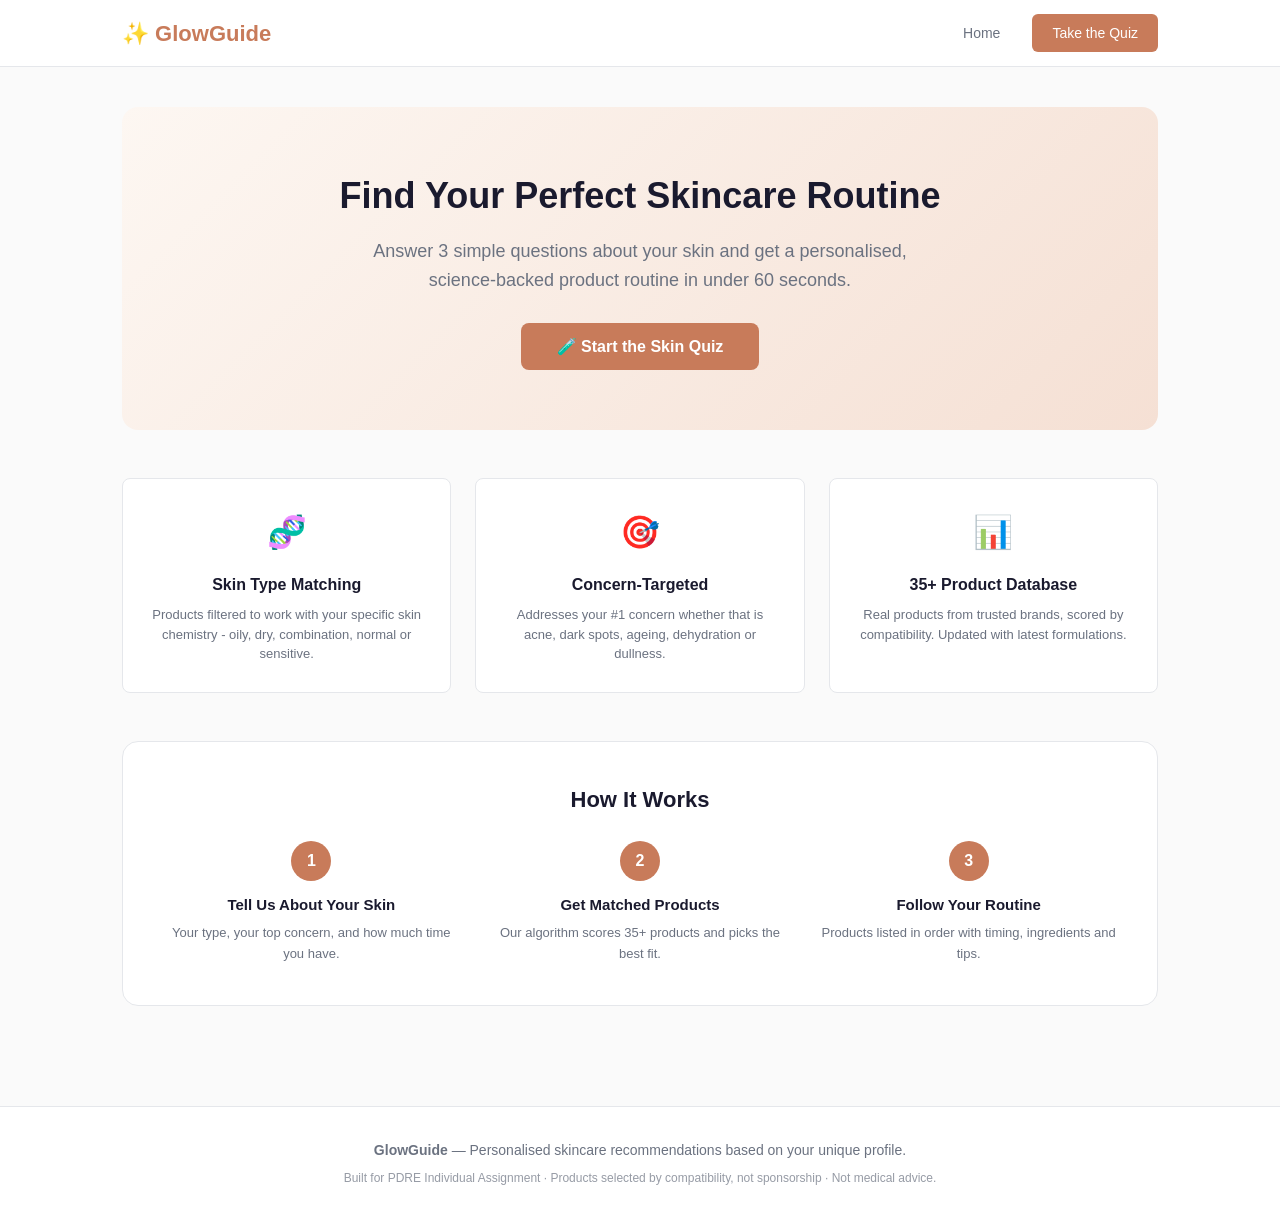
==== commit 308a399e: "FINAL CHANGES" ====
--- a/app/index.html
+++ b/app/index.html
@@ -3,32 +3,29 @@
 <head>
   <meta charset="UTF-8" />
   <meta name="viewport" content="width=device-width, initial-scale=1.0" />
-  <title>GlowGuide &mdash; Personalised Skincare Recommender</title>
+  <title>GlowGuide - Personalised Skincare Recommender</title>
   <link rel="stylesheet" href="style.css" />
   <link rel="icon" href="data:image/svg+xml,<svg xmlns='http://www.w3.org/2000/svg' viewBox='0 0 100 100'><text y='.9em' font-size='90'>&#x2728;</text></svg>" />
 </head>
 <body>
 
-  <!-- ── Persistent Header / Navbar ── -->
-  <header class="navbar">
-    <div class="nav-inner">
-      <a href="#" class="logo" id="logoLink">&#x2728; GlowGuide</a>
-      <nav class="nav-links" id="navLinks">
-        <a href="#" class="nav-link active" data-screen="home">Home</a>
-        <a href="#" class="nav-link" data-screen="quiz">Take Quiz</a>
-      </nav>
-    </div>
+  <header>
+    <nav class="main-nav">
+      <a href="#" class="brand" id="logoLink">&#x2728; GlowGuide</a>
+      <div class="nav-actions">
+        <a href="#" class="nav-btn" id="navHome">Home</a>
+        <a href="#" class="nav-btn nav-btn-fill" id="navQuiz">Take the Quiz</a>
+      </div>
+    </nav>
   </header>
 
-  <!-- ── Main Content Area ── -->
-  <main class="container" id="screen">
-    <!-- Screens rendered here by JS -->
-  </main>
+  <div id="app"></div>
 
-  <!-- ── Footer ── -->
-  <footer class="site-footer">
-    <p>GlowGuide &copy; 2026 &mdash; Built for PDRE Individual Assignment</p>
-    <p class="footer-sub">Products chosen by skin compatibility, not sponsorship. Not medical advice.</p>
+  <footer>
+    <div class="footer-inner">
+      <p><strong>GlowGuide</strong> &mdash; Personalised skincare recommendations based on your unique profile.</p>
+      <p class="small">Built for PDRE Individual Assignment &middot; Products selected by compatibility, not sponsorship &middot; Not medical advice.</p>
+    </div>
   </footer>
 
   <script src="data.js"></script>
--- a/app/style.css
+++ b/app/style.css
@@ -1,476 +1,552 @@
 /* ================================================================
-   GlowGuide — Web Application Styles
-   A proper responsive web app (not a phone simulator)
-   ================================================================ */
-
-*, *::before, *::after { box-sizing: border-box; margin: 0; padding: 0; }
+   GlowGuide - Web Application Stylesheet
+   Clean, full-width, responsive web design
+   ================================================================ */
+
+* { box-sizing: border-box; margin: 0; padding: 0; }
 
 :root {
-  --bg:         #FDF7F2;
-  --surface:    #FFFFFF;
-  --primary:    #C87B5A;
-  --primary-dk: #A85F40;
-  --primary-lt: #F5E0D4;
-  --accent:     #E8C9B8;
-  --accent2:    #D4E8D8;
-  --text:       #2C1A10;
-  --muted:      #7A5C50;
-  --border:     #EDD9CC;
-  --radius:     12px;
-  --radius-lg:  20px;
-  --shadow:     0 4px 24px rgba(44,26,16,0.08);
-  --shadow-lg:  0 12px 48px rgba(44,26,16,0.12);
-  --max-w:      960px;
-}
+  --primary: #C87B5A;
+  --primary-dark: #A85F40;
+  --primary-light: #F5E0D4;
+  --accent-green: #D4E8D8;
+  --accent-green-text: #2C5C38;
+  --bg: #FAFAFA;
+  --surface: #FFFFFF;
+  --text: #1A1A2E;
+  --text-secondary: #6B7280;
+  --border: #E5E7EB;
+  --radius: 8px;
+  --radius-lg: 16px;
+  --shadow-sm: 0 1px 3px rgba(0,0,0,0.08);
+  --shadow-md: 0 4px 12px rgba(0,0,0,0.08);
+  --shadow-lg: 0 8px 30px rgba(0,0,0,0.1);
+  --transition: 0.2s ease;
+}
+
+html { scroll-behavior: smooth; }
 
 body {
-  font-family: 'Segoe UI', system-ui, -apple-system, sans-serif;
+  font-family: -apple-system, BlinkMacSystemFont, 'Segoe UI', Roboto, 'Helvetica Neue', Arial, sans-serif;
   background: var(--bg);
   color: var(--text);
+  line-height: 1.6;
   min-height: 100vh;
   display: flex;
   flex-direction: column;
-  line-height: 1.6;
-}
-
-/* ================================================================
-   NAVBAR
-   ================================================================ */
-.navbar {
+}
+
+/* ================================================================
+   HEADER / NAV
+   ================================================================ */
+header {
   background: var(--surface);
   border-bottom: 1px solid var(--border);
   position: sticky;
   top: 0;
-  z-index: 100;
-  box-shadow: 0 2px 12px rgba(44,26,16,0.06);
-}
-.nav-inner {
-  max-width: var(--max-w);
+  z-index: 1000;
+}
+
+.main-nav {
+  max-width: 1100px;
   margin: 0 auto;
-  padding: 0 24px;
-  height: 64px;
+  padding: 14px 32px;
   display: flex;
   align-items: center;
   justify-content: space-between;
 }
-.logo {
+
+.brand {
+  font-size: 22px;
+  font-weight: 700;
+  color: var(--primary);
+  text-decoration: none;
+}
+
+.nav-actions { display: flex; gap: 12px; align-items: center; }
+
+.nav-btn {
+  padding: 8px 20px;
+  border-radius: 6px;
+  font-size: 14px;
+  font-weight: 500;
+  text-decoration: none;
+  color: var(--text-secondary);
+  transition: var(--transition);
+}
+.nav-btn:hover { background: var(--primary-light); color: var(--primary-dark); }
+.nav-btn-fill {
+  background: var(--primary);
+  color: #fff;
+}
+.nav-btn-fill:hover { background: var(--primary-dark); color: #fff; }
+
+/* ================================================================
+   MAIN CONTENT
+   ================================================================ */
+#app {
+  flex: 1;
+  max-width: 1100px;
+  width: 100%;
+  margin: 0 auto;
+  padding: 40px 32px 60px;
+}
+
+/* ================================================================
+   FOOTER
+   ================================================================ */
+footer {
+  background: var(--surface);
+  border-top: 1px solid var(--border);
+  padding: 32px;
+  text-align: center;
+}
+.footer-inner { max-width: 600px; margin: 0 auto; }
+footer p { font-size: 14px; color: var(--text-secondary); }
+footer .small { font-size: 12px; margin-top: 8px; opacity: 0.7; }
+
+/* ================================================================
+   HOME PAGE
+   ================================================================ */
+.home-hero {
+  text-align: center;
+  padding: 60px 20px;
+  background: linear-gradient(135deg, #FDF7F2 0%, #F5E0D4 100%);
+  border-radius: var(--radius-lg);
+  margin-bottom: 48px;
+}
+.home-hero h1 {
+  font-size: 36px;
+  font-weight: 800;
+  color: var(--text);
+  margin-bottom: 12px;
+}
+.home-hero p {
+  font-size: 18px;
+  color: var(--text-secondary);
+  max-width: 550px;
+  margin: 0 auto 28px;
+}
+.home-hero .cta-btn {
+  display: inline-block;
+  padding: 14px 36px;
+  background: var(--primary);
+  color: #fff;
+  font-size: 16px;
+  font-weight: 600;
+  border-radius: var(--radius);
+  text-decoration: none;
+  border: none;
+  cursor: pointer;
+  transition: var(--transition);
+}
+.home-hero .cta-btn:hover {
+  background: var(--primary-dark);
+  transform: translateY(-1px);
+  box-shadow: var(--shadow-md);
+}
+
+.home-features {
+  display: grid;
+  grid-template-columns: repeat(3, 1fr);
+  gap: 24px;
+  margin-bottom: 48px;
+}
+.feature-box {
+  background: var(--surface);
+  border: 1px solid var(--border);
+  border-radius: var(--radius);
+  padding: 28px 24px;
+  text-align: center;
+  transition: var(--transition);
+}
+.feature-box:hover { box-shadow: var(--shadow-md); transform: translateY(-2px); }
+.feature-box .icon { font-size: 32px; margin-bottom: 14px; }
+.feature-box h3 { font-size: 16px; font-weight: 600; margin-bottom: 8px; }
+.feature-box p { font-size: 13px; color: var(--text-secondary); line-height: 1.5; }
+
+.home-how {
+  background: var(--surface);
+  border: 1px solid var(--border);
+  border-radius: var(--radius-lg);
+  padding: 40px;
+  margin-bottom: 40px;
+}
+.home-how h2 { font-size: 22px; font-weight: 700; margin-bottom: 24px; text-align: center; }
+.how-steps {
+  display: grid;
+  grid-template-columns: repeat(3, 1fr);
+  gap: 32px;
+}
+.how-step { text-align: center; }
+.how-step .num {
+  display: inline-flex;
+  width: 40px; height: 40px;
+  align-items: center; justify-content: center;
+  background: var(--primary);
+  color: #fff;
+  border-radius: 50%;
+  font-weight: 700;
+  font-size: 16px;
+  margin-bottom: 12px;
+}
+.how-step h4 { font-size: 15px; margin-bottom: 6px; }
+.how-step p { font-size: 13px; color: var(--text-secondary); }
+
+/* ================================================================
+   QUIZ PAGE
+   ================================================================ */
+.quiz-page { max-width: 680px; margin: 0 auto; }
+
+.quiz-breadcrumb {
+  display: flex;
+  align-items: center;
+  gap: 8px;
+  margin-bottom: 20px;
+  font-size: 13px;
+  color: var(--text-secondary);
+}
+.quiz-breadcrumb a {
+  color: var(--primary);
+  text-decoration: none;
+}
+.quiz-breadcrumb a:hover { text-decoration: underline; }
+
+.quiz-progress { margin-bottom: 28px; }
+.quiz-progress-bar {
+  height: 6px;
+  background: var(--border);
+  border-radius: 10px;
+  overflow: hidden;
+  margin-bottom: 8px;
+}
+.quiz-progress-fill {
+  height: 100%;
+  background: var(--primary);
+  border-radius: 10px;
+  transition: width 0.4s ease;
+}
+.quiz-progress-text {
+  font-size: 13px;
+  color: var(--text-secondary);
+}
+
+.quiz-question {
+  margin-bottom: 28px;
+}
+.quiz-question h2 {
+  font-size: 24px;
+  font-weight: 700;
+  margin-bottom: 8px;
+}
+.quiz-question p {
+  font-size: 15px;
+  color: var(--text-secondary);
+}
+
+.quiz-options {
+  display: flex;
+  flex-direction: column;
+  gap: 12px;
+  margin-bottom: 28px;
+}
+
+.quiz-option {
+  display: flex;
+  align-items: center;
+  gap: 16px;
+  padding: 16px 20px;
+  background: var(--surface);
+  border: 2px solid var(--border);
+  border-radius: var(--radius);
+  cursor: pointer;
+  transition: var(--transition);
+}
+.quiz-option:hover {
+  border-color: var(--primary);
+  background: #FEF7F3;
+}
+.quiz-option.selected {
+  border-color: var(--primary);
+  background: var(--primary-light);
+}
+.quiz-option .opt-icon {
+  width: 44px; height: 44px;
+  display: flex; align-items: center; justify-content: center;
+  background: #F3F4F6;
+  border-radius: var(--radius);
   font-size: 20px;
-  font-weight: 800;
-  color: var(--primary);
-  text-decoration: none;
-  letter-spacing: -0.02em;
-}
-.logo:hover { color: var(--primary-dk); }
-.nav-links { display: flex; gap: 8px; }
-.nav-link {
-  padding: 8px 18px;
-  border-radius: 50px;
-  font-size: 14px;
-  font-weight: 600;
-  color: var(--muted);
-  text-decoration: none;
-  transition: all 0.15s;
-}
-.nav-link:hover { background: var(--primary-lt); color: var(--primary-dk); }
-.nav-link.active {
-  background: var(--primary);
-  color: #fff;
-}
-
-/* ================================================================
-   MAIN CONTAINER
-   ================================================================ */
-.container {
-  flex: 1;
-  max-width: var(--max-w);
-  margin: 0 auto;
-  padding: 32px 24px 48px;
-  width: 100%;
-  min-height: calc(100vh - 64px - 80px);
-}
-
-/* ── Transitions ── */
-.container.fade-out { opacity: 0; transition: opacity 0.15s ease; }
-.container.fade-in  { opacity: 1; transition: opacity 0.15s ease; }
-
-/* ================================================================
-   FOOTER
-   ================================================================ */
-.site-footer {
-  background: var(--surface);
-  border-top: 1px solid var(--border);
-  text-align: center;
-  padding: 20px 24px;
-  font-size: 13px;
-  color: var(--muted);
-}
-.footer-sub { font-size: 11px; margin-top: 4px; opacity: 0.7; }
-
-/* ================================================================
-   HOME SCREEN
-   ================================================================ */
-.hero-banner {
-  background: linear-gradient(135deg, #F0C9A8 0%, #E8A882 40%, #C87B5A 100%);
-  border-radius: var(--radius-lg);
-  padding: 56px 40px;
-  text-align: center;
-  position: relative;
-  overflow: hidden;
-  margin-bottom: 32px;
-}
-.hero-banner::before {
-  content: '';
-  position: absolute;
-  top: -60px; right: -60px;
-  width: 250px; height: 250px;
-  border-radius: 50%;
-  background: rgba(255,255,255,0.12);
-}
-.hero-banner::after {
-  content: '';
-  position: absolute;
-  bottom: -40px; left: -40px;
-  width: 180px; height: 180px;
-  border-radius: 50%;
-  background: rgba(255,255,255,0.08);
-}
-.hero-banner .hero-icon { font-size: 48px; margin-bottom: 12px; position: relative; z-index: 1; }
-.hero-banner h1 {
-  font-size: 32px; font-weight: 800;
-  color: #fff; position: relative; z-index: 1;
-  margin-bottom: 8px;
-}
-.hero-banner p {
-  font-size: 16px; color: rgba(255,255,255,0.9);
-  position: relative; z-index: 1;
-  max-width: 500px; margin: 0 auto;
-}
-
-/* ── Features Grid ── */
-.features-grid {
-  display: grid;
-  grid-template-columns: repeat(auto-fit, minmax(260px, 1fr));
-  gap: 20px;
-  margin-bottom: 32px;
-}
-.feature-card {
-  background: var(--surface);
-  border: 1px solid var(--border);
-  border-radius: var(--radius);
-  padding: 24px;
-  box-shadow: var(--shadow);
-  transition: transform 0.15s, box-shadow 0.15s;
-}
-.feature-card:hover {
-  transform: translateY(-2px);
-  box-shadow: var(--shadow-lg);
-}
-.feature-card .icon { font-size: 28px; margin-bottom: 12px; }
-.feature-card h3 { font-size: 16px; font-weight: 700; margin-bottom: 6px; color: var(--text); }
-.feature-card p { font-size: 13px; color: var(--muted); line-height: 1.5; }
-
-/* ── Stats ── */
-.stats-strip {
-  display: flex; gap: 16px;
-  margin-bottom: 32px;
-  flex-wrap: wrap;
-}
-.stat-pill {
-  flex: 1; min-width: 120px;
-  background: var(--surface);
-  border: 1px solid var(--border);
-  border-radius: var(--radius);
-  padding: 16px;
-  text-align: center;
-  box-shadow: var(--shadow);
-}
-.stat-pill .num { font-size: 24px; font-weight: 800; color: var(--primary); }
-.stat-pill .lbl { font-size: 12px; color: var(--muted); margin-top: 2px; }
-
-/* ── CTA Button ── */
-.cta-section { text-align: center; margin-top: 8px; }
-
-/* ================================================================
-   BUTTONS
-   ================================================================ */
-.btn {
-  display: inline-block;
-  padding: 14px 32px;
-  border-radius: 50px;
-  font-size: 15px;
-  font-weight: 600;
-  text-align: center;
-  cursor: pointer;
-  border: none;
-  transition: all 0.15s ease;
-  text-decoration: none;
-}
-.btn-primary {
-  background: var(--primary); color: #fff;
-  box-shadow: 0 4px 16px rgba(200,123,90,0.3);
-}
-.btn-primary:hover {
-  background: var(--primary-dk);
-  box-shadow: 0 6px 20px rgba(200,123,90,0.4);
-  transform: translateY(-1px);
-}
-.btn-outline {
-  background: transparent; color: var(--primary);
-  border: 2px solid var(--accent);
-}
-.btn-outline:hover { background: var(--accent); }
-.btn-lg { padding: 16px 40px; font-size: 16px; }
-.btn-block { display: block; width: 100%; }
-
-/* ================================================================
-   QUIZ SCREEN
-   ================================================================ */
-.quiz-header {
-  margin-bottom: 24px;
-}
-.quiz-header h2 { font-size: 24px; font-weight: 700; margin-bottom: 6px; }
-.quiz-header p { font-size: 14px; color: var(--muted); }
-
-/* ── Progress Bar ── */
-.progress-wrap { margin-bottom: 24px; }
-.progress-meta {
-  display: flex; justify-content: space-between;
-  font-size: 13px; color: var(--muted); margin-bottom: 8px;
-}
-.progress-bar {
-  height: 8px;
-  border-radius: 10px;
-  background: var(--border);
-  overflow: hidden;
-}
-.progress-fill {
-  height: 100%;
-  border-radius: 10px;
-  background: linear-gradient(90deg, var(--primary), #E8A882);
-  transition: width 0.4s ease;
-}
-
-/* ── Back link ── */
-.back-link {
-  display: inline-flex; align-items: center; gap: 6px;
-  font-size: 14px; color: var(--muted);
-  text-decoration: none;
-  margin-bottom: 16px;
-  padding: 6px 12px;
-  border-radius: 8px;
-  transition: all 0.15s;
-}
-.back-link:hover { background: var(--primary-lt); color: var(--primary-dk); }
-
-/* ── Options Grid ── */
-.option-grid {
-  display: grid;
-  grid-template-columns: repeat(auto-fill, minmax(280px, 1fr));
-  gap: 14px;
-  margin-bottom: 24px;
-}
-.option {
-  background: var(--surface);
-  border: 2px solid var(--border);
-  border-radius: var(--radius);
-  padding: 18px 20px;
-  display: flex; align-items: center; gap: 16px;
-  cursor: pointer;
-  transition: all 0.15s ease;
-}
-.option:hover, .option.selected {
-  border-color: var(--primary);
-  background: #FEF3EC;
-  box-shadow: 0 2px 12px rgba(200,123,90,0.1);
-}
-.option-icon {
-  width: 48px; height: 48px;
-  border-radius: 12px;
-  background: var(--accent);
-  display: flex; align-items: center; justify-content: center;
-  font-size: 22px; flex-shrink: 0;
-}
-.option-text { flex: 1; }
-.option-text h3 { font-size: 15px; font-weight: 600; color: var(--text); }
-.option-text p  { font-size: 13px; color: var(--muted); margin-top: 3px; }
-.option-check {
-  width: 24px; height: 24px;
+  flex-shrink: 0;
+}
+.quiz-option.selected .opt-icon { background: var(--primary); filter: brightness(1.3); }
+.quiz-option .opt-text { flex: 1; }
+.quiz-option .opt-text h4 { font-size: 15px; font-weight: 600; }
+.quiz-option .opt-text p { font-size: 13px; color: var(--text-secondary); margin-top: 2px; }
+.quiz-option .opt-radio {
+  width: 20px; height: 20px;
   border-radius: 50%;
   border: 2px solid var(--border);
   flex-shrink: 0;
-  transition: all 0.2s;
-}
-.option.selected .option-check {
+  transition: var(--transition);
+}
+.quiz-option.selected .opt-radio {
   border-color: var(--primary);
   background: var(--primary);
   box-shadow: inset 0 0 0 3px #fff;
 }
 
-.quiz-actions { text-align: right; margin-top: 8px; }
-
-/* ================================================================
-   RESULTS SCREEN
-   ================================================================ */
-.results-banner {
-  background: linear-gradient(135deg, #F0C9A8 0%, #C87B5A 100%);
+.quiz-footer {
+  display: flex;
+  justify-content: space-between;
+  align-items: center;
+}
+.quiz-back {
+  padding: 10px 20px;
+  border: 1px solid var(--border);
+  border-radius: var(--radius);
+  background: var(--surface);
+  color: var(--text-secondary);
+  font-size: 14px;
+  font-weight: 500;
+  cursor: pointer;
+  text-decoration: none;
+  transition: var(--transition);
+}
+.quiz-back:hover { border-color: var(--primary); color: var(--primary); }
+.quiz-next {
+  padding: 10px 28px;
+  background: var(--primary);
+  color: #fff;
+  border: none;
+  border-radius: var(--radius);
+  font-size: 14px;
+  font-weight: 600;
+  cursor: pointer;
+  transition: var(--transition);
+}
+.quiz-next:hover { background: var(--primary-dark); }
+.quiz-next:disabled { opacity: 0.4; cursor: not-allowed; }
+
+/* ================================================================
+   RESULTS PAGE
+   ================================================================ */
+.results-header {
+  background: linear-gradient(135deg, #FDF7F2, #F5E0D4);
   border-radius: var(--radius-lg);
-  padding: 32px;
-  color: #fff;
-  margin-bottom: 28px;
-}
-.results-banner h2 { font-size: 24px; font-weight: 700; margin-bottom: 6px; }
-.results-banner p { font-size: 14px; opacity: 0.9; }
-.profile-chips {
-  display: flex; gap: 10px; flex-wrap: wrap;
-  margin-top: 14px;
-}
-.profile-chip {
-  background: rgba(255,255,255,0.2);
+  padding: 36px 40px;
+  margin-bottom: 32px;
+}
+.results-header h1 { font-size: 26px; font-weight: 700; margin-bottom: 8px; }
+.results-header p { font-size: 15px; color: var(--text-secondary); margin-bottom: 16px; }
+.results-tags { display: flex; gap: 10px; flex-wrap: wrap; }
+.results-tag {
+  padding: 5px 14px;
+  background: var(--surface);
+  border: 1px solid var(--border);
   border-radius: 50px;
-  padding: 5px 14px;
-  font-size: 12px; font-weight: 600;
-}
-
-/* ── Product List ── */
-.products-section { margin-bottom: 24px; }
-.products-section h3 {
-  font-size: 11px; font-weight: 700;
-  text-transform: uppercase; letter-spacing: 0.06em;
-  color: var(--muted);
-  margin-bottom: 12px;
-  padding-left: 4px;
-}
-.product-grid {
-  display: grid;
-  grid-template-columns: repeat(auto-fill, minmax(300px, 1fr));
-  gap: 16px;
-}
-.product-card {
-  background: var(--surface);
-  border-radius: var(--radius);
-  padding: 20px;
-  box-shadow: var(--shadow);
-  border: 1px solid var(--border);
-  display: flex; gap: 16px; align-items: flex-start;
-  cursor: pointer;
-  transition: transform 0.15s, box-shadow 0.15s;
-}
-.product-card:hover {
-  transform: translateY(-2px);
-  box-shadow: var(--shadow-lg);
-}
-.product-img {
-  width: 64px; height: 64px;
-  border-radius: 12px;
-  display: flex; align-items: center; justify-content: center;
-  font-size: 28px; flex-shrink: 0;
-}
-.product-img.pink   { background: #FDEAEA; }
-.product-img.green  { background: #E2F0E4; }
-.product-img.blue   { background: #E4EEF8; }
-.product-img.yellow { background: #FEF7E2; }
-
-.product-info { flex: 1; min-width: 0; }
-.product-tag {
-  display: inline-block;
-  background: var(--accent2); color: #2C5C38;
-  border-radius: 50px; padding: 2px 10px;
-  font-size: 10px; font-weight: 600;
-  margin-bottom: 4px;
-}
-.product-info h4 { font-size: 14px; font-weight: 700; color: var(--text); }
-.product-info .brand { font-size: 12px; color: var(--muted); margin-top: 2px; }
-.product-info .timing { font-size: 11px; color: var(--primary); margin-top: 4px; font-weight: 600; }
-
-/* ── Schedule Table ── */
-.schedule-section { margin-bottom: 28px; }
-.schedule-section h3 { font-size: 16px; font-weight: 700; margin-bottom: 12px; }
-.schedule-table {
+  font-size: 12px;
+  font-weight: 600;
+  color: var(--text);
+}
+
+.results-schedule { margin-bottom: 32px; }
+.results-schedule h2 { font-size: 18px; font-weight: 700; margin-bottom: 14px; }
+.schedule-grid {
   width: 100%;
   border-collapse: collapse;
+  border: 1px solid var(--border);
   border-radius: var(--radius);
   overflow: hidden;
-  border: 1px solid var(--border);
   font-size: 13px;
 }
-.schedule-table th {
-  background: var(--primary); color: #fff;
-  padding: 10px 16px; text-align: left; font-weight: 600;
-}
-.schedule-table td {
+.schedule-grid th {
+  background: var(--primary);
+  color: #fff;
+  padding: 10px 16px;
+  text-align: left;
+  font-weight: 600;
+}
+.schedule-grid td {
   padding: 10px 16px;
   border-top: 1px solid var(--border);
 }
-.schedule-table tr:nth-child(even) td { background: #FEFAF7; }
-
-/* ── Results Actions ── */
+.schedule-grid tr:nth-child(even) td { background: #FAFAFA; }
+
+.results-products { margin-bottom: 32px; }
+.results-products h2 { font-size: 18px; font-weight: 700; margin-bottom: 16px; }
+
+.products-list {
+  display: grid;
+  grid-template-columns: repeat(auto-fill, minmax(320px, 1fr));
+  gap: 16px;
+}
+
+.prod-card {
+  background: var(--surface);
+  border: 1px solid var(--border);
+  border-radius: var(--radius);
+  padding: 20px;
+  display: flex;
+  gap: 16px;
+  cursor: pointer;
+  transition: var(--transition);
+}
+.prod-card:hover {
+  box-shadow: var(--shadow-md);
+  border-color: var(--primary);
+}
+.prod-card .prod-icon {
+  width: 56px; height: 56px;
+  border-radius: var(--radius);
+  display: flex; align-items: center; justify-content: center;
+  font-size: 24px;
+  flex-shrink: 0;
+}
+.prod-card .prod-icon.pink { background: #FDE8E8; }
+.prod-card .prod-icon.green { background: #DEF7EC; }
+.prod-card .prod-icon.blue { background: #E1EFFE; }
+.prod-card .prod-icon.yellow { background: #FEF3C7; }
+.prod-card .prod-icon.purple { background: #EDE9FE; }
+
+.prod-card .prod-body { flex: 1; min-width: 0; }
+.prod-card .prod-step {
+  display: inline-block;
+  font-size: 10px;
+  font-weight: 700;
+  text-transform: uppercase;
+  letter-spacing: 0.04em;
+  color: var(--accent-green-text);
+  background: var(--accent-green);
+  padding: 2px 8px;
+  border-radius: 4px;
+  margin-bottom: 4px;
+}
+.prod-card .prod-body h3 { font-size: 14px; font-weight: 600; }
+.prod-card .prod-body .meta { font-size: 12px; color: var(--text-secondary); margin-top: 2px; }
+.prod-card .prod-body .timing { font-size: 11px; color: var(--primary); font-weight: 600; margin-top: 4px; }
+
 .results-actions {
-  display: flex; gap: 12px; flex-wrap: wrap;
-  margin-top: 24px;
-}
-
-/* ================================================================
-   PRODUCT DETAIL SCREEN
-   ================================================================ */
-.detail-grid {
+  display: flex; gap: 12px; margin-top: 24px;
+}
+.results-actions .btn-outline {
+  padding: 10px 24px;
+  border: 1px solid var(--border);
+  border-radius: var(--radius);
+  background: var(--surface);
+  color: var(--text-secondary);
+  font-size: 14px;
+  cursor: pointer;
+  transition: var(--transition);
+  text-decoration: none;
+}
+.results-actions .btn-outline:hover { border-color: var(--primary); color: var(--primary); }
+
+/* ================================================================
+   PRODUCT DETAIL PAGE
+   ================================================================ */
+.detail-page { max-width: 800px; margin: 0 auto; }
+
+.detail-back {
+  display: inline-flex;
+  align-items: center;
+  gap: 6px;
+  color: var(--primary);
+  text-decoration: none;
+  font-size: 14px;
+  font-weight: 500;
+  margin-bottom: 24px;
+}
+.detail-back:hover { text-decoration: underline; }
+
+.detail-top {
   display: grid;
-  grid-template-columns: 1fr 1.5fr;
+  grid-template-columns: 200px 1fr;
   gap: 32px;
+  margin-bottom: 32px;
   align-items: start;
 }
-@media (max-width: 700px) {
-  .detail-grid { grid-template-columns: 1fr; }
-}
-.detail-hero {
+.detail-img {
+  width: 200px; height: 200px;
   border-radius: var(--radius-lg);
-  height: 280px;
   display: flex; align-items: center; justify-content: center;
-  font-size: 80px;
-}
-.detail-hero.pink   { background: linear-gradient(135deg, #FDE8D8, #F5C4A0); }
-.detail-hero.green  { background: linear-gradient(135deg, #DFF0E3, #B3D9B9); }
-.detail-hero.blue   { background: linear-gradient(135deg, #DEE8F5, #B0C8E8); }
-.detail-hero.yellow { background: linear-gradient(135deg, #FEF5DF, #F5DCA0); }
-
-.detail-content h2 { font-size: 22px; font-weight: 700; margin-bottom: 4px; }
-.detail-content .subtitle { font-size: 14px; color: var(--muted); margin-bottom: 16px; }
-
-.badge-row { display: flex; gap: 8px; flex-wrap: wrap; margin-bottom: 16px; }
-.badge { padding: 4px 12px; border-radius: 50px; font-size: 11px; font-weight: 600; }
-.badge-green  { background: var(--accent2); color: #2C5C38; }
+  font-size: 72px;
+}
+.detail-img.pink { background: #FDE8E8; }
+.detail-img.green { background: #DEF7EC; }
+.detail-img.blue { background: #E1EFFE; }
+.detail-img.yellow { background: #FEF3C7; }
+.detail-img.purple { background: #EDE9FE; }
+
+.detail-info h1 { font-size: 24px; font-weight: 700; margin-bottom: 4px; }
+.detail-info .sub { font-size: 14px; color: var(--text-secondary); margin-bottom: 14px; }
+.detail-info .badges { display: flex; gap: 8px; flex-wrap: wrap; margin-bottom: 14px; }
+.detail-info .badge {
+  padding: 3px 10px;
+  border-radius: 4px;
+  font-size: 11px;
+  font-weight: 600;
+}
+.badge-green { background: var(--accent-green); color: var(--accent-green-text); }
 .badge-orange { background: #FEF0E6; color: #A85F40; }
 
-.detail-section { margin-bottom: 20px; }
-.detail-section .label {
-  font-size: 11px; font-weight: 700;
-  text-transform: uppercase; letter-spacing: 0.06em;
-  color: var(--muted); margin-bottom: 8px;
-}
-.detail-section .body-text {
-  font-size: 14px; color: var(--text); line-height: 1.7;
-}
-
-.rating-row { display: flex; align-items: center; gap: 8px; margin-bottom: 16px; }
-.stars { color: #F5A623; font-size: 15px; }
-.rating-num { font-size: 14px; font-weight: 700; }
-.rating-count { font-size: 12px; color: var(--muted); }
-
-.ingredient-tags { display: flex; gap: 8px; flex-wrap: wrap; }
-.ing-tag {
-  background: #FDF0E8; border: 1px solid var(--border);
-  border-radius: 8px; padding: 6px 14px;
-  font-size: 12px; color: var(--text);
-}
+.detail-info .rating { display: flex; align-items: center; gap: 6px; margin-bottom: 14px; }
+.detail-info .stars { color: #F59E0B; font-size: 14px; }
+.detail-info .rating-val { font-weight: 700; font-size: 14px; }
+.detail-info .rating-cnt { font-size: 12px; color: var(--text-secondary); }
+
+.detail-section {
+  background: var(--surface);
+  border: 1px solid var(--border);
+  border-radius: var(--radius);
+  padding: 24px;
+  margin-bottom: 16px;
+}
+.detail-section h3 {
+  font-size: 12px;
+  font-weight: 700;
+  text-transform: uppercase;
+  letter-spacing: 0.04em;
+  color: var(--text-secondary);
+  margin-bottom: 10px;
+}
+.detail-section p { font-size: 14px; line-height: 1.7; }
+.detail-section .ing-list { display: flex; gap: 8px; flex-wrap: wrap; }
+.detail-section .ing-chip {
+  padding: 6px 12px;
+  background: #F9FAFB;
+  border: 1px solid var(--border);
+  border-radius: 6px;
+  font-size: 13px;
+}
+
+.detail-cta {
+  margin-top: 20px;
+}
+.detail-cta button {
+  padding: 12px 28px;
+  background: var(--primary);
+  color: #fff;
+  border: none;
+  border-radius: var(--radius);
+  font-size: 14px;
+  font-weight: 600;
+  cursor: pointer;
+  transition: var(--transition);
+}
+.detail-cta button:hover { background: var(--primary-dark); }
 
 /* ================================================================
    RESPONSIVE
    ================================================================ */
-@media (max-width: 600px) {
-  .hero-banner { padding: 36px 20px; }
-  .hero-banner h1 { font-size: 24px; }
-  .nav-inner { padding: 0 16px; }
-  .container { padding: 20px 16px 32px; }
-  .option-grid { grid-template-columns: 1fr; }
-  .product-grid { grid-template-columns: 1fr; }
-  .features-grid { grid-template-columns: 1fr; }
-}
+@media (max-width: 768px) {
+  .main-nav { padding: 12px 16px; }
+  #app { padding: 24px 16px 40px; }
+  .home-hero { padding: 40px 16px; }
+  .home-hero h1 { font-size: 26px; }
+  .home-features { grid-template-columns: 1fr; }
+  .how-steps { grid-template-columns: 1fr; gap: 20px; }
+  .products-list { grid-template-columns: 1fr; }
+  .detail-top { grid-template-columns: 1fr; }
+  .detail-img { width: 120px; height: 120px; font-size: 48px; margin: 0 auto; }
+  .nav-actions .nav-btn:first-child { display: none; }
+}
